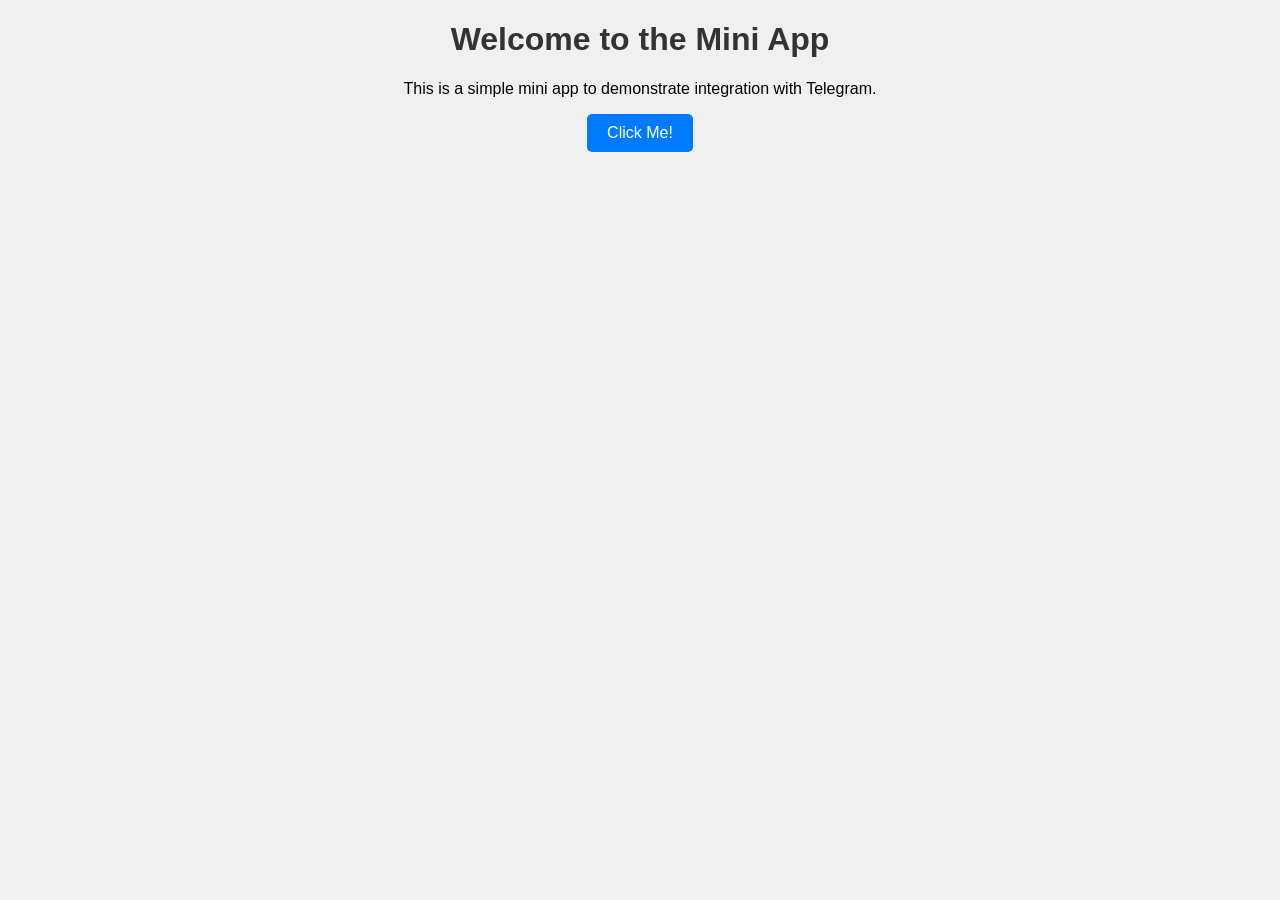
==== src/main/webapp/index.html @ 902bfa9f "Добавлено MiniApp. Создан сайт, исправлены баги." ====
<!DOCTYPE html>
<html lang="en">
<head>
    <script src="https://telegram.org/js/telegram-web-app.js"></script>
    <meta charset="UTF-8">
    <meta name="viewport" content="width=device-width, initial-scale=1.0">
    <title>Mini App</title>
    <link rel="stylesheet" href="style.css">
</head>
<body>
<h1>Welcome to the Mini App</h1>
<p>This is a simple mini app to demonstrate integration with Telegram.</p>
<button id="clickMeButton">Click Me!</button>
<p id="message"></p>
<script src="script.js"></script>
</body>
</html>
---- src/main/webapp/style.css ----
body {
    font-family: Arial, sans-serif;
    background-color: #f0f0f0;
    text-align: center;
    margin: 0;
    padding: 0;
}

h1 {
    color: #333;
}

button {
    padding: 10px 20px;
    font-size: 16px;
    color: white;
    background-color: #007bff;
    border: none;
    border-radius: 5px;
    cursor: pointer;
}

button:hover {
    background-color: #0056b3;
}

#message {
    margin-top: 20px;
    font-size: 18px;
    color: #555;
}
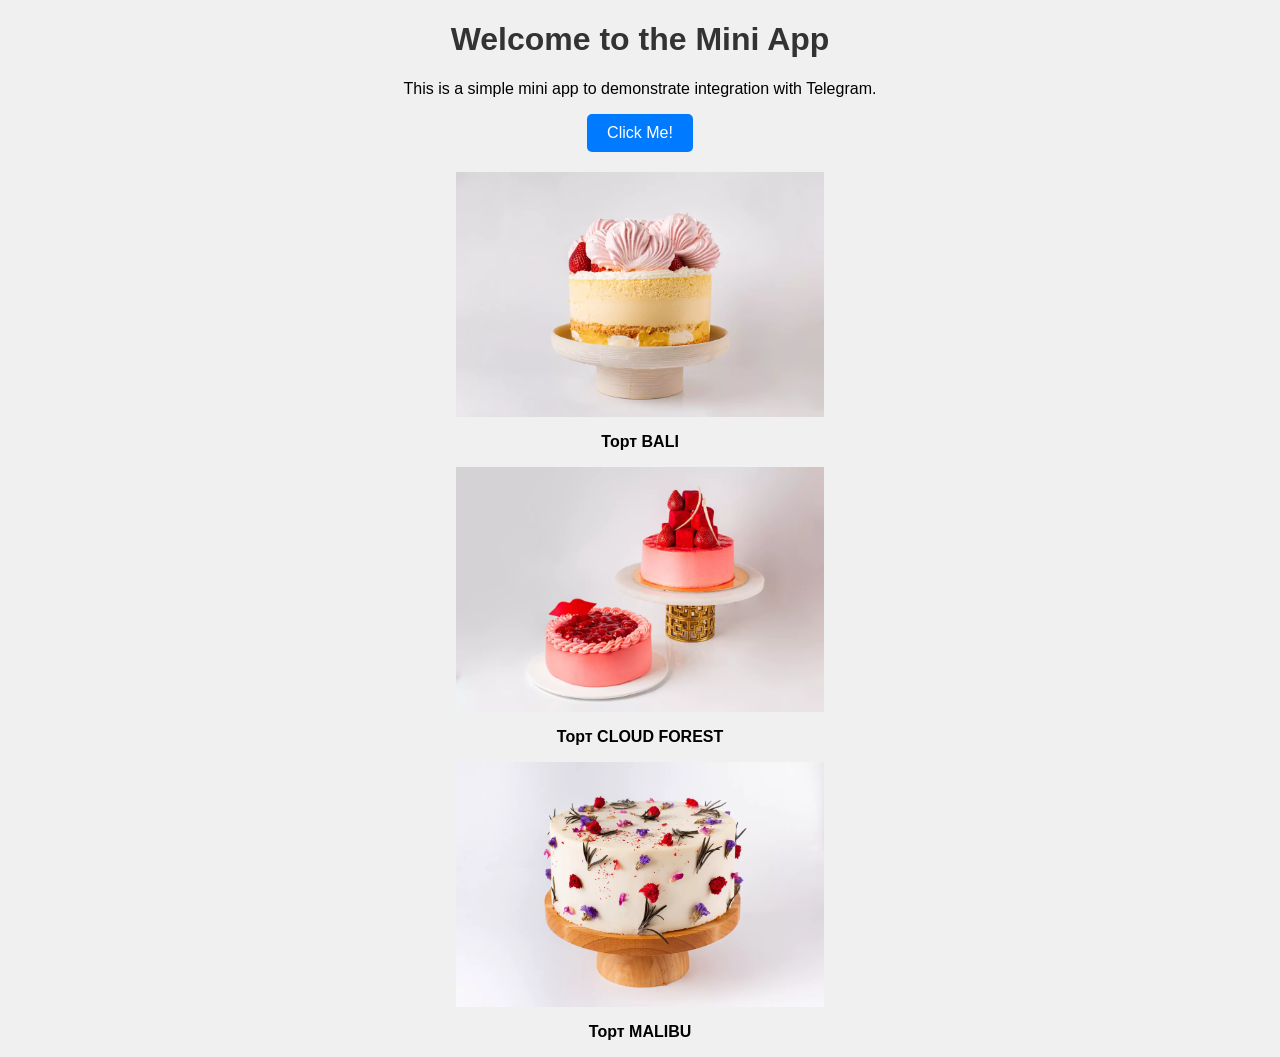
==== commit 15a0b281: "Добавлен прототип miniapp. Добавлено оформление, изменены html,css" ====
--- a/src/main/webapp/index.html
+++ b/src/main/webapp/index.html
@@ -13,5 +13,17 @@
 <button id="clickMeButton">Click Me!</button>
 <p id="message"></p>
 <script src="script.js"></script>
+<div class="dish__image">
+    <img src="img_cake/min_bali-71.jpg.webp">
+</div>
+<p class="dish__name">Торт BALI</p>
+<div class="dish__image">
+    <img src="img_cake/min_cf-180.jpg.webp">
+</div>
+<p class="dish__name">Торт CLOUD FOREST</p>
+<div class="dish__image">
+    <img src="img_cake/min_malibu-77.jpg.webp">
+</div>
+<p class="dish__name">Торт MALIBU</p>
 </body>
 </html>
--- a/src/main/webapp/style.css
+++ b/src/main/webapp/style.css
@@ -28,4 +28,19 @@
     margin-top: 20px;
     font-size: 18px;
     color: #555;
-}+}
+.dish__image{
+    height:245px;
+    display:inline-box;
+    box-sizing:border-box;
+    text-align:center;
+    justify-content:center;
+    display:flex;
+
+}
+.dish__name{
+    text-align = center;
+    justify-content: center;
+    font-size: medium;
+    font-weight: bold;
+}
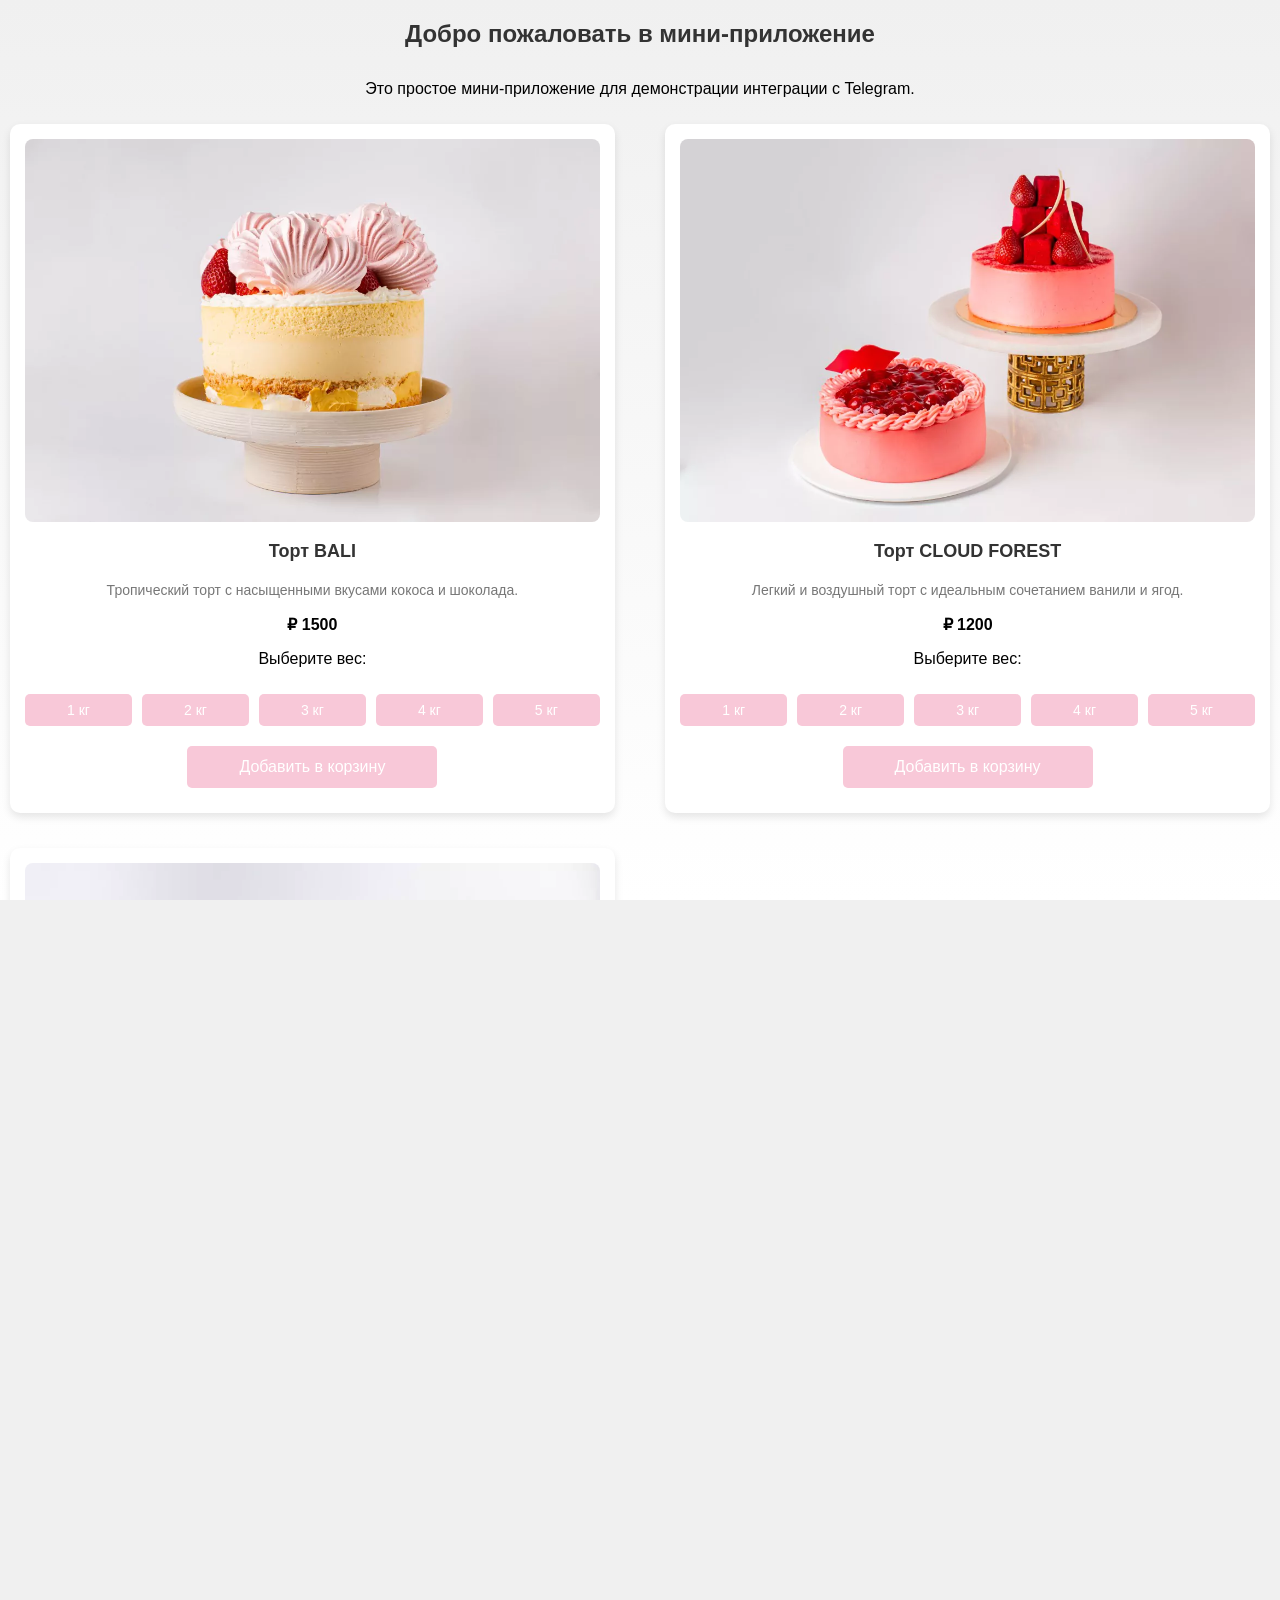
==== commit 07455ba8: "Добавлено взаимодействие сайта и тг, обновлен фронт, создана корзина и отправка информации о заказе" ====
--- a/src/main/webapp/index.html
+++ b/src/main/webapp/index.html
@@ -1,29 +1,78 @@
 <!DOCTYPE html>
-<html lang="en">
+<html lang="ru">
 <head>
     <script src="https://telegram.org/js/telegram-web-app.js"></script>
     <meta charset="UTF-8">
     <meta name="viewport" content="width=device-width, initial-scale=1.0">
-    <title>Mini App</title>
+    <title>Мини-приложение</title>
     <link rel="stylesheet" href="style.css">
 </head>
 <body>
-<h1>Welcome to the Mini App</h1>
-<p>This is a simple mini app to demonstrate integration with Telegram.</p>
-<button id="clickMeButton">Click Me!</button>
-<p id="message"></p>
+<h1>Добро пожаловать в мини-приложение</h1>
+<p>Это простое мини-приложение для демонстрации интеграции с Telegram.</p>
+
+<div class="products-container">
+    <div class="product" data-id="1" data-name="Торт BALI" data-price="1500">
+        <div class="dish__image">
+            <img src="img_cake/min_bali-71.jpg.webp" alt="Торт BALI">
+        </div>
+        <p class="dish__name">Торт BALI</p>
+        <p class="product-description">Тропический торт с насыщенными вкусами кокоса и шоколада.</p>
+        <p class="product-price">₽ 1500</p>
+        <p>Выберите вес:</p>
+        <div class="weight-buttons">
+            <button class="weight-btn" data-weight="1">1 кг</button>
+            <button class="weight-btn" data-weight="2">2 кг</button>
+            <button class="weight-btn" data-weight="3">3 кг</button>
+            <button class="weight-btn" data-weight="4">4 кг</button>
+            <button class="weight-btn" data-weight="5">5 кг</button>
+        </div>
+        <button class="add-to-cart">Добавить в корзину</button>
+    </div>
+
+    <div class="product" data-id="2" data-name="Торт CLOUD FOREST" data-price="1200">
+        <div class="dish__image">
+            <img src="img_cake/min_cf-180.jpg.webp" alt="Торт CLOUD FOREST">
+        </div>
+        <p class="dish__name">Торт CLOUD FOREST</p>
+        <p class="product-description">Легкий и воздушный торт с идеальным сочетанием ванили и ягод.</p>
+        <p class="product-price">₽ 1200</p>
+        <p>Выберите вес:</p>
+        <div class="weight-buttons">
+            <button class="weight-btn" data-weight="1">1 кг</button>
+            <button class="weight-btn" data-weight="2">2 кг</button>
+            <button class="weight-btn" data-weight="3">3 кг</button>
+            <button class="weight-btn" data-weight="4">4 кг</button>
+            <button class="weight-btn" data-weight="5">5 кг</button>
+        </div>
+        <button class="add-to-cart">Добавить в корзину</button>
+    </div>
+    <div id="toast-container" class="toast-container"></div>
+
+    <div class="product" data-id="3" data-name="Торт MALIBU" data-price="1800">
+        <div class="dish__image">
+            <img src="img_cake/min_malibu-77.jpg.webp" alt="Торт MALIBU">
+        </div>
+        <p class="dish__name">Торт MALIBU</p>
+        <p class="product-description">Декоративный торт с тропическим акцентом Malibu, с ромом и кокосом.</p>
+        <p class="product-price">₽ 1800</p>
+        <p>Выберите вес:</p>
+        <div class="weight-buttons">
+            <button class="weight-btn" data-weight="1">1 кг</button>
+            <button class="weight-btn" data-weight="2">2 кг</button>
+            <button class="weight-btn" data-weight="3">3 кг</button>
+            <button class="weight-btn" data-weight="4">4 кг</button>
+            <button class="weight-btn" data-weight="5">5 кг</button>
+        </div>
+        <button class="add-to-cart">Добавить в корзину</button>
+    </div>
+</div>
+
+<!-- Кнопка перехода в корзину -->
+<div class="cart-button-container">
+    <button id="goToCartButton">Перейти в корзину</button>
+</div>
+
 <script src="script.js"></script>
-<div class="dish__image">
-    <img src="img_cake/min_bali-71.jpg.webp">
-</div>
-<p class="dish__name">Торт BALI</p>
-<div class="dish__image">
-    <img src="img_cake/min_cf-180.jpg.webp">
-</div>
-<p class="dish__name">Торт CLOUD FOREST</p>
-<div class="dish__image">
-    <img src="img_cake/min_malibu-77.jpg.webp">
-</div>
-<p class="dish__name">Торт MALIBU</p>
 </body>
-</html>+</html>
--- a/src/main/webapp/style.css
+++ b/src/main/webapp/style.css
@@ -1,46 +1,260 @@
+/* Основные стили */
 body {
     font-family: Arial, sans-serif;
     background-color: #f0f0f0;
     text-align: center;
     margin: 0;
     padding: 0;
-}
-
+    overflow-x: hidden; /* Отключение горизонтального прокручивания */
+    display: flex;
+    justify-content: flex-start; /* Контент теперь начинается с верхней части */
+    flex-direction: column;
+    background-image: linear-gradient(to top, #fff, #f0f0f0);
+}
+
+/* Обеспечиваем вертикальную прокрутку */
+html, body {
+    height: 100%;
+    overflow-y: auto; /* Обеспечивает вертикальную прокрутку */
+    -webkit-overflow-scrolling: touch; /* Для плавной прокрутки на iOS */
+}
+
+/* Заголовок */
 h1 {
     color: #333;
-}
-
-button {
-    padding: 10px 20px;
+    margin-top: 20px;
+    font-size: 24px;
+    animation: fadeIn 1s ease-out;
+}
+
+/* Кнопки */
+button, .add-to-cart {
+    padding: 12px 20px;
     font-size: 16px;
     color: white;
-    background-color: #007bff;
+    background-color: #f8c8d8; /* Пастельно-розовый цвет */
     border: none;
     border-radius: 5px;
     cursor: pointer;
-}
-
-button:hover {
-    background-color: #0056b3;
-}
-
-#message {
-    margin-top: 20px;
+    display: grid;
+    width: 100%;
+    max-width: 250px;
+    margin: 10px auto;
+    transition: background-color 0.3s ease, transform 0.2s ease;
+}
+
+/* Кнопка с анимацией при наведении */
+button:hover, .add-to-cart:hover {
+    background-color: #f8a0b1; /* Более яркий розовый при наведении */
+    transform: scale(1.05);
+}
+
+/* Кнопка очистки корзины */
+#clearCartButton {
+    background-color: #ff6347; /* Оранжево-красный для очистки корзины */
+}
+
+#clearCartButton:hover {
+    background-color: #f44336; /* Ярко-красный цвет при наведении */
+}
+
+/* Кнопка перехода в корзину */
+#goToCartButton {
+    background-color: #ff69b4; /* Ярко-розовый для кнопки перехода в корзину */
+}
+
+/* Кнопки выбора веса */
+.weight-btn {
+    padding: 8px 16px;
+    font-size: 14px;
+    background-color: #f8c8d8;
+    border: none;
+    border-radius: 5px;
+    cursor: pointer;
+    transition: background-color 0.3s ease, transform 0.2s ease;
+}
+
+.weight-btn:hover {
+    background-color: #f8a0b1;
+    transform: scale(1.05);
+}
+
+/* Подсветка выбранной кнопки */
+.weight-btn.selected {
+    background-color: #ff69b4; /* Ярко-розовый цвет для выделенной кнопки */
+    color: white;
+}
+
+/* Продукты */
+.products-container {
+    display: flex;
+    flex-wrap: wrap;
+    justify-content: space-between;
+    padding: 10px;
+    gap: 15px;
+    animation: fadeInUp 1s ease-out;
+}
+
+/* Продукт */
+.product {
+    background-color: #fff;
+    border-radius: 10px;
+    box-shadow: 0 4px 8px rgba(0, 0, 0, 0.1);
+    width: 48%;
+    padding: 15px;
+    margin-bottom: 20px;
+    text-align: center;
+    box-sizing: border-box;
+    transition: transform 0.3s ease;
+}
+
+.product:hover {
+    transform: translateY(-5px);
+}
+
+/* Изображение блюда */
+.dish__image img {
+    width: 100%;
+    height: auto;
+    border-radius: 8px;
+    transition: transform 0.3s ease;
+}
+
+.dish__image img:hover {
+    transform: scale(1.05);
+}
+
+/* Название блюда */
+.dish__name {
     font-size: 18px;
-    color: #555;
-}
-.dish__image{
-    height:245px;
-    display:inline-box;
-    box-sizing:border-box;
-    text-align:center;
-    justify-content:center;
-    display:flex;
-
-}
-.dish__name{
-    text-align = center;
+    font-weight: bold;
+    margin-top: 15px;
+    color: #333;
+    transition: color 0.3s ease;
+}
+
+.dish__name:hover {
+    color: #ff69b4;
+}
+
+/* Описание товара */
+.product-description {
+    font-size: 14px;
+    color: #777;
+    margin-top: 10px;
+    line-height: 1.5;
+}
+
+/* Цена */
+.product-price {
+    font-size: 16px;
+    color: #000000;
+    font-weight: bold;
+    margin-top: 10px;
+}
+
+/* Кнопки выбора веса */
+.weight-buttons {
+    display: flex;
     justify-content: center;
-    font-size: medium;
-    font-weight: bold;
-}
+    gap: 10px;
+    margin-top: 10px;
+}
+
+/* Анимации */
+@keyframes fadeIn {
+    from {
+        opacity: 0;
+    }
+    to {
+        opacity: 1;
+    }
+}
+
+@keyframes fadeInUp {
+    from {
+        opacity: 0;
+        transform: translateY(20px);
+    }
+    to {
+        opacity: 1;
+        transform: translateY(0);
+    }
+}
+
+/* Мобильные стили */
+@media (max-width: 767px) {
+    body {
+        padding: 20px;
+        font-size: 14px;
+    }
+
+    h1 {
+        font-size: 22px;
+    }
+
+    button, .add-to-cart {
+        font-size: 14px;
+    }
+
+    .product {
+        width: 100%;
+        margin-bottom: 20px;
+    }
+
+    .products-container {
+        flex-direction: column;
+        gap: 20px;
+    }
+
+    .dish__image img {
+        width: 100%;
+    }
+
+    .cart-item .cart-item-remove {
+        max-width: 120px;
+        margin: 10px auto;
+        border-radius: 25px;
+    }
+}
+
+/* Оформление для кнопки удаления из корзины */
+.cart-item .cart-item-remove {
+    background-color: #ff6347;
+    width: 100%;
+    max-width: 150px;
+    margin: 20px auto;
+    border-radius: 25px;
+    transition: background-color 0.3s ease, transform 0.2s ease;
+}
+
+.cart-item .cart-item-remove:hover {
+    background-color: #f44336;
+    transform: scale(1.05);
+}
+.toast-container {
+    position: fixed;
+    top: 50%;
+    left: 50%;
+    transform: translate(-50%, -50%); /* Центрируем */
+    z-index: 1000;
+    display: flex;
+    flex-direction: column; /* Располагаем сообщения вертикально */
+    align-items: center; /* Центрируем сообщения по горизонтали */
+}
+
+.toast {
+    background-color: #333;
+    color: white;
+    padding: 10px 20px;
+    border-radius: 5px;
+    margin: 5px 0;
+    opacity: 0;
+    transition: opacity 0.5s ease-in-out;
+    transform: translateX(100%);
+}
+
+.toast.show {
+    opacity: 1;
+    transform: translateX(0);
+}
